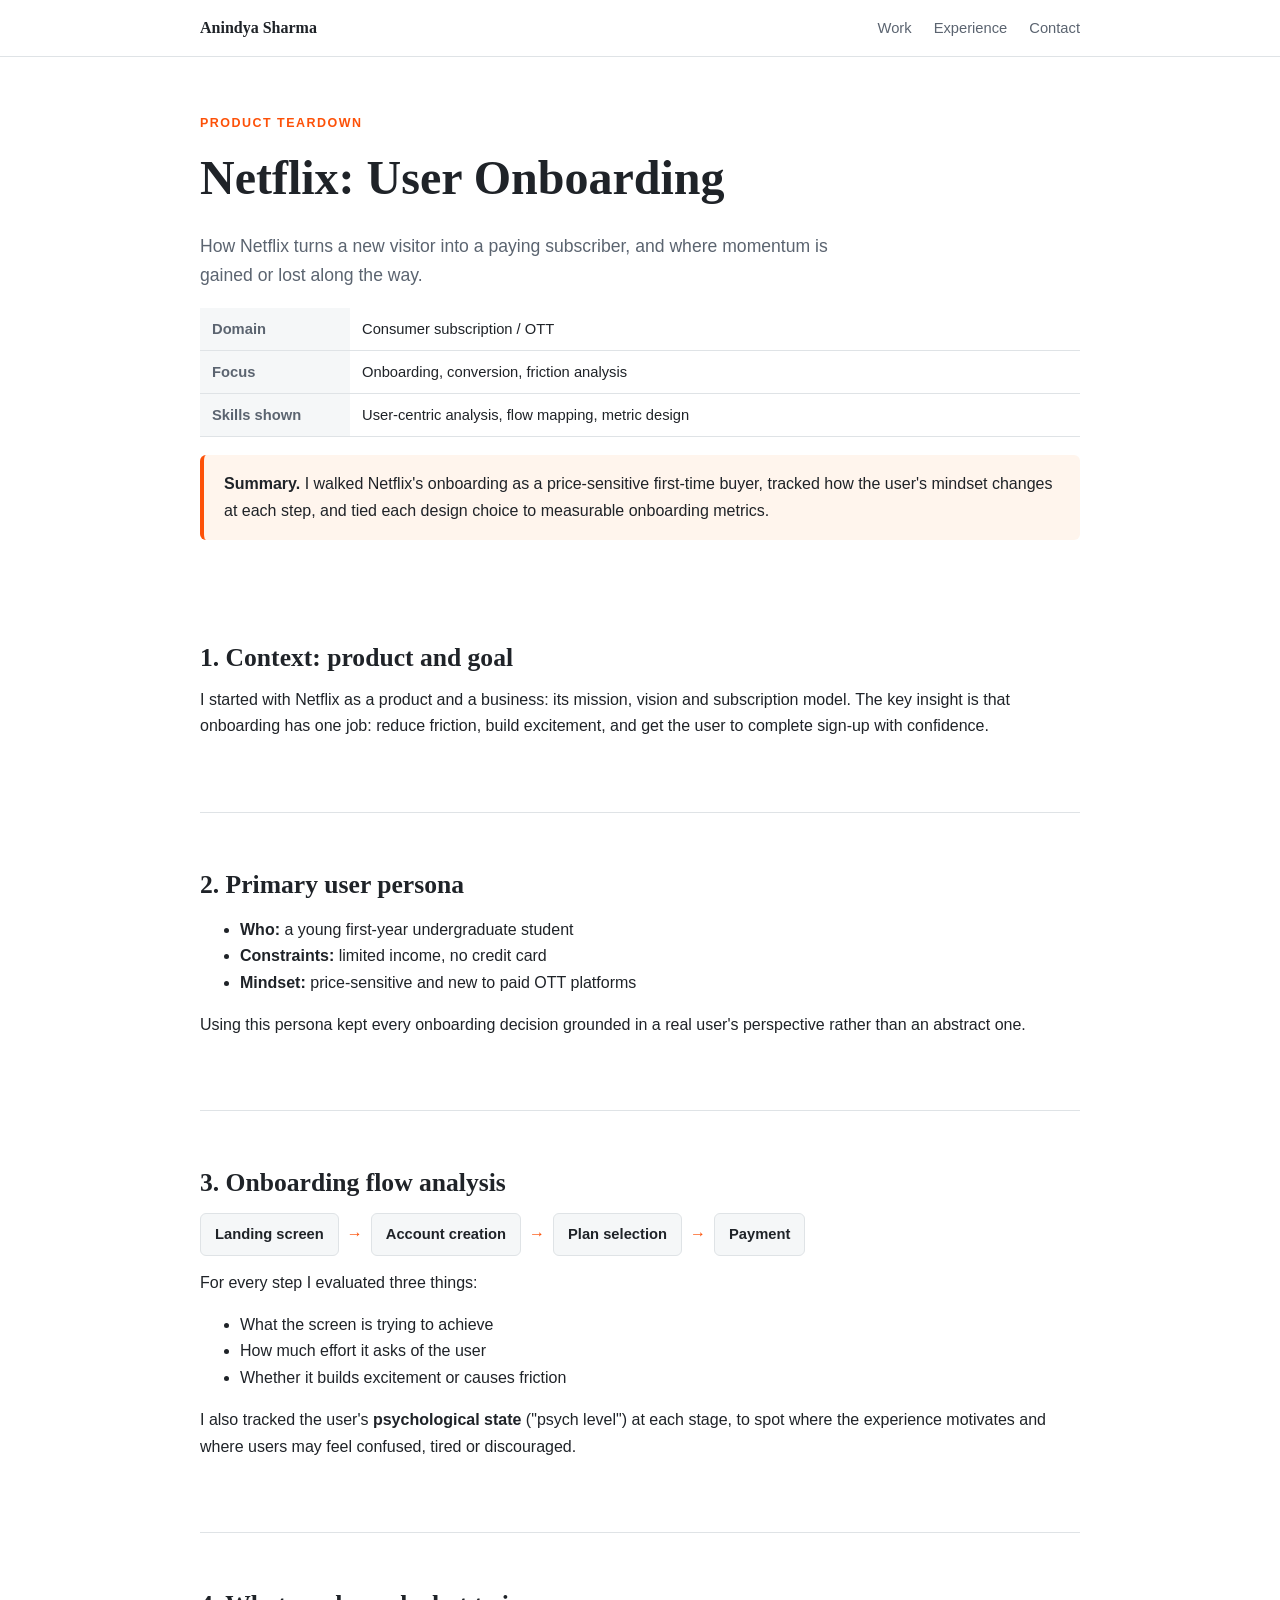
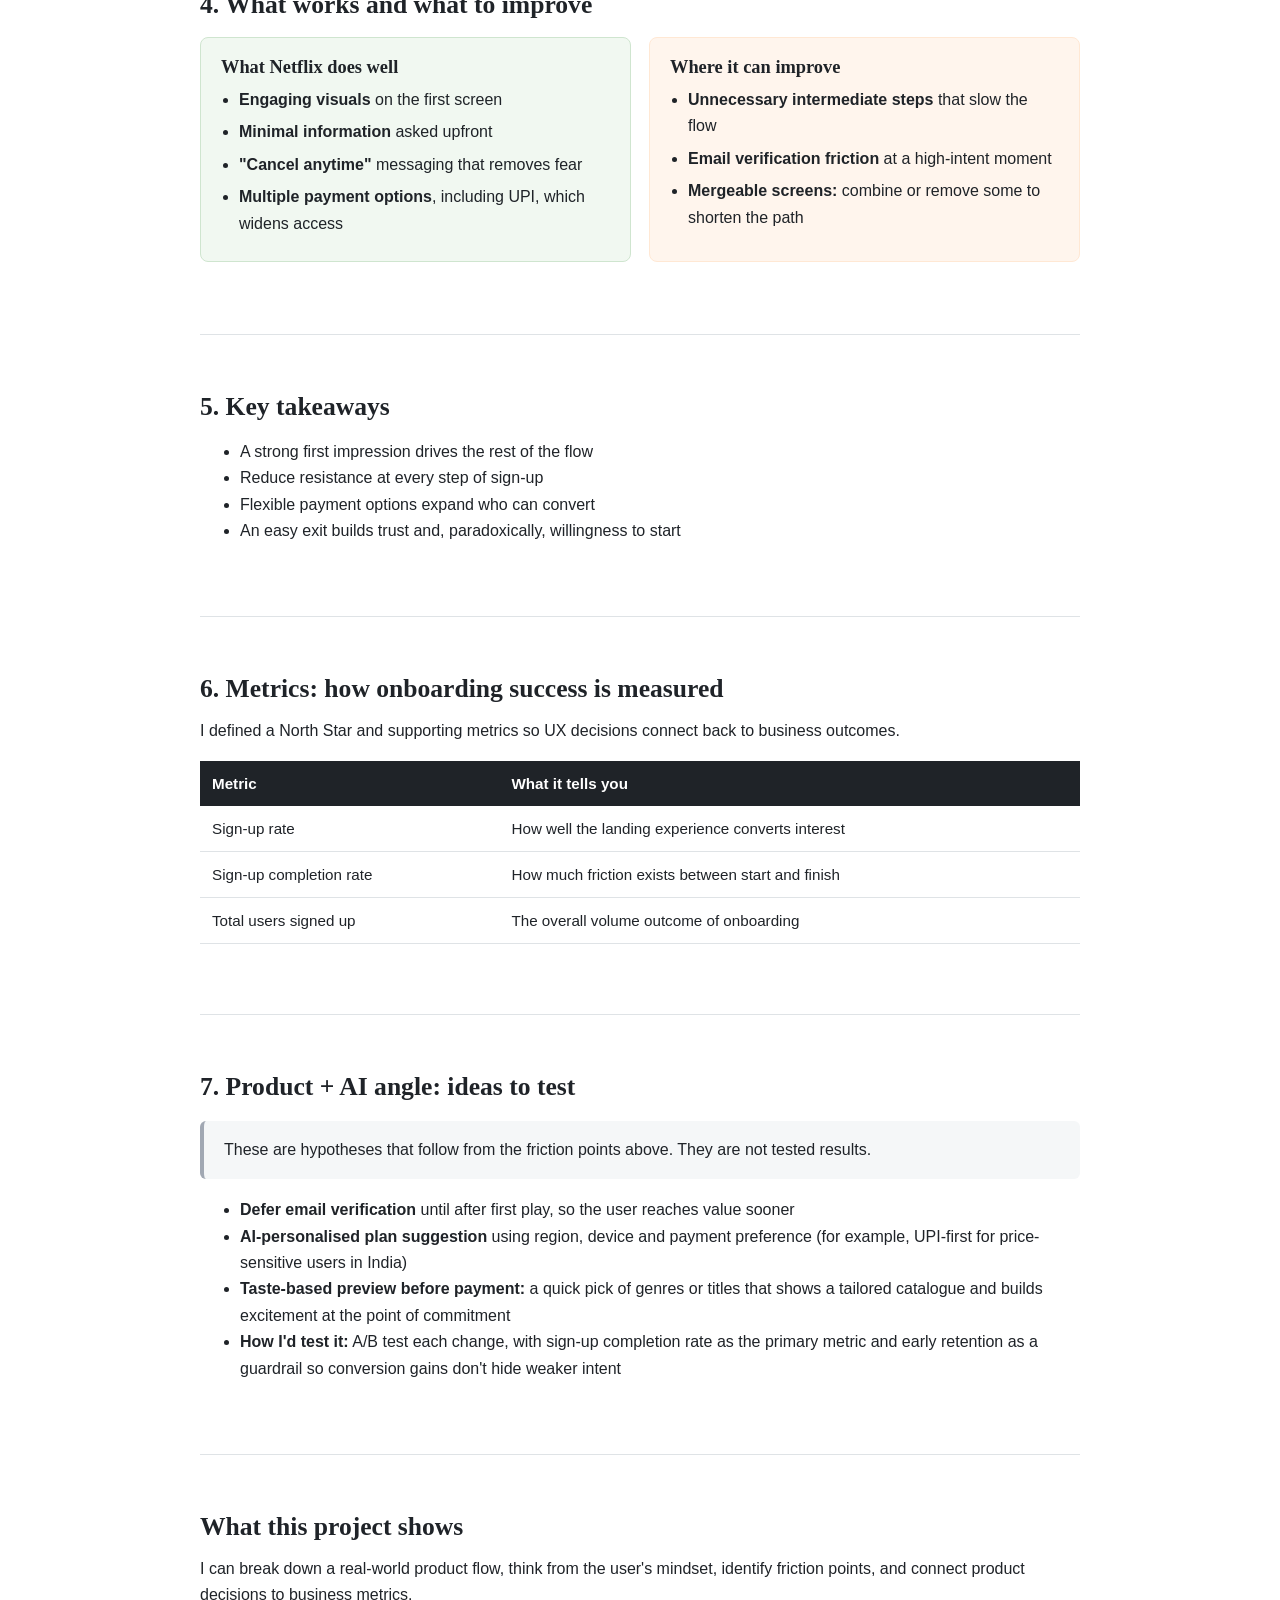
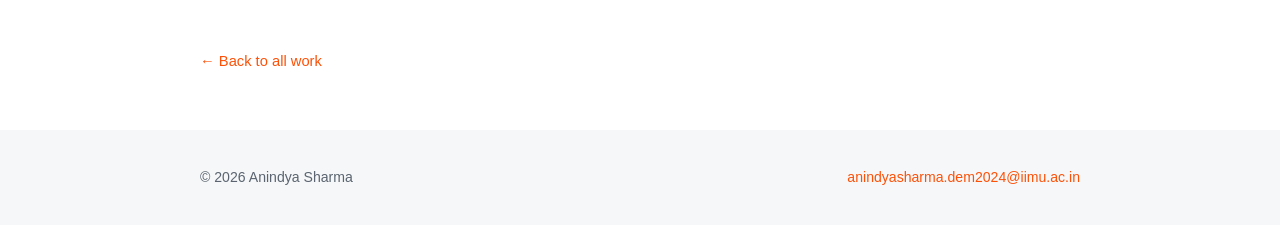
==== netflix-onboarding.html @ fd5a07c2 "Add Portfolio SIte" ====
<!DOCTYPE html>
<html lang="en">
<head>
<meta charset="utf-8">
<meta name="viewport" content="width=device-width, initial-scale=1">
<title>Netflix User Onboarding: Product Teardown | Anindya Sharma</title>
<meta name="description" content="A product teardown of Netflix's onboarding flow: persona, step-by-step analysis, friction points, metrics and AI-led ideas to test.">
<link rel="stylesheet" href="style.css">
</head>
<body>

<header class="nav">
  <div class="wrap">
    <a class="brand" href="index.html">Anindya Sharma</a>
    <ul>
      <li><a href="index.html#work">Work</a></li>
      <li><a href="index.html#experience">Experience</a></li>
      <li><a href="index.html#contact">Contact</a></li>
    </ul>
  </div>
</header>

<main>
  <div class="wrap">

    <div class="case-head">
      <div class="eyebrow">Product teardown</div>
      <h1>Netflix: User Onboarding</h1>
      <p style="color:var(--grey-1);font-size:1.1rem;max-width:680px">How Netflix turns a new visitor into a paying subscriber, and where momentum is gained or lost along the way.</p>

      <table class="meta">
        <tr><td>Domain</td><td>Consumer subscription / OTT</td></tr>
        <tr><td>Focus</td><td>Onboarding, conversion, friction analysis</td></tr>
        <tr><td>Skills shown</td><td>User-centric analysis, flow mapping, metric design</td></tr>
      </table>

      <div class="callout">
        <b>Summary.</b> I walked Netflix's onboarding as a price-sensitive first-time buyer, tracked how the user's mindset changes at each step, and tied each design choice to measurable onboarding metrics.
      </div>
    </div>

    <section>
      <h2>1. Context: product and goal</h2>
      <p>I started with Netflix as a product and a business: its mission, vision and subscription model. The key insight is that onboarding has one job: reduce friction, build excitement, and get the user to complete sign-up with confidence.</p>
    </section>

    <section>
      <h2>2. Primary user persona</h2>
      <ul>
        <li><b>Who:</b> a young first-year undergraduate student</li>
        <li><b>Constraints:</b> limited income, no credit card</li>
        <li><b>Mindset:</b> price-sensitive and new to paid OTT platforms</li>
      </ul>
      <p>Using this persona kept every onboarding decision grounded in a real user's perspective rather than an abstract one.</p>
    </section>

    <section>
      <h2>3. Onboarding flow analysis</h2>
      <div class="flow">
        <span class="step">Landing screen</span><span class="arrow">→</span>
        <span class="step">Account creation</span><span class="arrow">→</span>
        <span class="step">Plan selection</span><span class="arrow">→</span>
        <span class="step">Payment</span>
      </div>
      <p>For every step I evaluated three things:</p>
      <ul>
        <li>What the screen is trying to achieve</li>
        <li>How much effort it asks of the user</li>
        <li>Whether it builds excitement or causes friction</li>
      </ul>
      <p>I also tracked the user's <b>psychological state</b> ("psych level") at each stage, to spot where the experience motivates and where users may feel confused, tired or discouraged.</p>
    </section>

    <section>
      <h2>4. What works and what to improve</h2>
      <div class="two">
        <div class="box good">
          <h3>What Netflix does well</h3>
          <ul>
            <li><b>Engaging visuals</b> on the first screen</li>
            <li><b>Minimal information</b> asked upfront</li>
            <li><b>"Cancel anytime"</b> messaging that removes fear</li>
            <li><b>Multiple payment options</b>, including UPI, which widens access</li>
          </ul>
        </div>
        <div class="box fix">
          <h3>Where it can improve</h3>
          <ul>
            <li><b>Unnecessary intermediate steps</b> that slow the flow</li>
            <li><b>Email verification friction</b> at a high-intent moment</li>
            <li><b>Mergeable screens:</b> combine or remove some to shorten the path</li>
          </ul>
        </div>
      </div>
    </section>

    <section>
      <h2>5. Key takeaways</h2>
      <ul>
        <li>A strong first impression drives the rest of the flow</li>
        <li>Reduce resistance at every step of sign-up</li>
        <li>Flexible payment options expand who can convert</li>
        <li>An easy exit builds trust and, paradoxically, willingness to start</li>
      </ul>
    </section>

    <section>
      <h2>6. Metrics: how onboarding success is measured</h2>
      <p>I defined a North Star and supporting metrics so UX decisions connect back to business outcomes.</p>
      <table class="data">
        <tr><th>Metric</th><th>What it tells you</th></tr>
        <tr><td>Sign-up rate</td><td>How well the landing experience converts interest</td></tr>
        <tr><td>Sign-up completion rate</td><td>How much friction exists between start and finish</td></tr>
        <tr><td>Total users signed up</td><td>The overall volume outcome of onboarding</td></tr>
      </table>
    </section>

    <section>
      <h2>7. Product + AI angle: ideas to test</h2>
      <div class="callout grey">These are hypotheses that follow from the friction points above. They are not tested results.</div>
      <ul>
        <li><b>Defer email verification</b> until after first play, so the user reaches value sooner</li>
        <li><b>AI-personalised plan suggestion</b> using region, device and payment preference (for example, UPI-first for price-sensitive users in India)</li>
        <li><b>Taste-based preview before payment:</b> a quick pick of genres or titles that shows a tailored catalogue and builds excitement at the point of commitment</li>
        <li><b>How I'd test it:</b> A/B test each change, with sign-up completion rate as the primary metric and early retention as a guardrail so conversion gains don't hide weaker intent</li>
      </ul>
    </section>

    <section>
      <h2>What this project shows</h2>
      <p>I can break down a real-world product flow, think from the user's mindset, identify friction points, and connect product decisions to business metrics.</p>
      <a class="back" href="index.html#work">← Back to all work</a>
    </section>

  </div>
</main>

<footer>
  <div class="wrap">
    <span>© 2026 Anindya Sharma</span>
    <a href="mailto:anindyasharma.dem2024@iimu.ac.in">anindyasharma.dem2024@iimu.ac.in</a>
  </div>
</footer>

</body>
</html>
---- style.css ----
:root {
  --orange: #FD5108;
  --orange-2: #FE7C39;
  --orange-soft: #FFE8D4;
  --orange-faint: #FFF5ED;
  --ink: #1f2328;
  --grey-1: #5b6470;
  --grey-2: #A1A8B3;
  --grey-3: #DFE3E6;
  --grey-4: #F5F7F8;
  --bg: #ffffff;
}

* { box-sizing: border-box; }
html { scroll-behavior: smooth; }

body {
  margin: 0;
  font-family: Arial, Helvetica, sans-serif;
  color: var(--ink);
  background: var(--bg);
  line-height: 1.65;
  font-size: 16px;
}

h1, h2, h3 { font-family: Georgia, "Times New Roman", serif; line-height: 1.25; margin: 0 0 .5em; }
h1 { font-size: clamp(2rem, 5vw, 3rem); }
h2 { font-size: 1.6rem; }
h3 { font-size: 1.15rem; }
p { margin: 0 0 1em; }
a { color: var(--orange); text-decoration: none; }
a:hover { text-decoration: underline; }

.wrap { max-width: 920px; margin: 0 auto; padding: 0 20px; }

/* nav */
.nav { position: sticky; top: 0; background: rgba(255,255,255,.94); backdrop-filter: blur(6px); border-bottom: 1px solid var(--grey-3); z-index: 10; }
.nav .wrap { display: flex; justify-content: space-between; align-items: center; height: 56px; }
.nav .brand { font-family: Georgia, serif; font-weight: bold; color: var(--ink); }
.nav ul { list-style: none; display: flex; gap: 22px; margin: 0; padding: 0; font-size: .92rem; }
.nav a { color: var(--grey-1); }
.nav a:hover { color: var(--orange); text-decoration: none; }

/* hero */
.hero { padding: 72px 0 56px; border-bottom: 1px solid var(--grey-3); }
.eyebrow { text-transform: uppercase; letter-spacing: .12em; font-size: .78rem; color: var(--orange); font-weight: bold; margin-bottom: 14px; }
.hero p.lead { font-size: 1.15rem; color: var(--grey-1); max-width: 640px; }
.btns { display: flex; gap: 12px; flex-wrap: wrap; margin-top: 24px; }
.btn { display: inline-block; padding: 10px 20px; border-radius: 6px; font-weight: bold; font-size: .95rem; }
.btn.primary { background: var(--orange); color: #fff; }
.btn.primary:hover { background: var(--orange-2); text-decoration: none; }
.btn.ghost { border: 1px solid var(--grey-2); color: var(--ink); }
.btn.ghost:hover { border-color: var(--orange); color: var(--orange); text-decoration: none; }

section { padding: 56px 0; border-bottom: 1px solid var(--grey-3); }
section:last-of-type { border-bottom: none; }
.section-label { text-transform: uppercase; letter-spacing: .12em; font-size: .78rem; color: var(--grey-1); margin-bottom: 8px; }

/* stats */
.stats { display: grid; grid-template-columns: repeat(auto-fit, minmax(180px, 1fr)); gap: 14px; margin-top: 24px; }
.stat { background: var(--grey-4); border-radius: 8px; padding: 16px 18px; border-left: 3px solid var(--orange); }
.stat b { display: block; font-family: Georgia, serif; font-size: 1.15rem; }
.stat span { font-size: .85rem; color: var(--grey-1); }

/* cards */
.grid { display: grid; grid-template-columns: repeat(auto-fit, minmax(260px, 1fr)); gap: 18px; margin-top: 20px; }
.card { border: 1px solid var(--grey-3); border-radius: 10px; padding: 22px; background: #fff; transition: border-color .15s, transform .15s; display: block; color: var(--ink); }
a.card:hover { border-color: var(--orange); transform: translateY(-2px); text-decoration: none; }
.card .tag { display: inline-block; font-size: .72rem; background: var(--orange-faint); color: var(--orange); padding: 2px 8px; border-radius: 99px; margin-bottom: 10px; font-weight: bold; }
.card .tag.muted { background: var(--grey-4); color: var(--grey-1); }
.card p { color: var(--grey-1); font-size: .95rem; margin-bottom: 0; }
.card .more { margin-top: 12px; font-weight: bold; color: var(--orange); font-size: .9rem; }

/* timeline */
.role { display: flex; justify-content: space-between; gap: 16px; padding: 16px 0; border-top: 1px solid var(--grey-3); flex-wrap: wrap; }
.role:first-of-type { border-top: none; }
.role .when { color: var(--grey-1); font-size: .9rem; white-space: nowrap; }
.role p { color: var(--grey-1); margin: 4px 0 0; font-size: .95rem; }

/* case study */
.case-head { padding: 56px 0 28px; }
.meta { width: 100%; border-collapse: collapse; margin: 18px 0 0; font-size: .92rem; }
.meta td { padding: 9px 12px; border-bottom: 1px solid var(--grey-3); vertical-align: top; }
.meta td:first-child { width: 150px; color: var(--grey-1); font-weight: bold; background: var(--grey-4); }
.callout { background: var(--orange-faint); border-left: 4px solid var(--orange); padding: 16px 20px; border-radius: 6px; margin: 18px 0; }
.callout.grey { background: var(--grey-4); border-left-color: var(--grey-2); }
.flow { display: flex; flex-wrap: wrap; gap: 8px; align-items: center; margin: 14px 0; }
.flow span.step { background: var(--grey-4); border: 1px solid var(--grey-3); padding: 8px 14px; border-radius: 6px; font-weight: bold; font-size: .92rem; }
.flow span.arrow { color: var(--orange); font-weight: bold; }
.two { display: grid; grid-template-columns: 1fr 1fr; gap: 18px; margin: 16px 0; }
.box { border-radius: 8px; padding: 18px 20px; }
.box.good { background: #f1f8f1; border: 1px solid #cfe5cf; }
.box.fix { background: var(--orange-faint); border: 1px solid var(--orange-soft); }
.box h3 { margin-bottom: 8px; }
.box ul { margin: 0; padding-left: 18px; }
.box li { margin-bottom: 6px; }
table.data { width: 100%; border-collapse: collapse; margin: 14px 0; font-size: .95rem; }
table.data th { text-align: left; background: var(--ink); color: #fff; padding: 10px 12px; }
table.data td { padding: 10px 12px; border-bottom: 1px solid var(--grey-3); }
.back { display: inline-block; margin-top: 24px; font-size: .92rem; }

footer { padding: 36px 0; background: var(--grey-4); color: var(--grey-1); font-size: .88rem; }
footer .wrap { display: flex; justify-content: space-between; flex-wrap: wrap; gap: 8px; }

@media (max-width: 640px) {
  .two { grid-template-columns: 1fr; }
  .nav ul { gap: 14px; font-size: .85rem; }
  .hero { padding: 48px 0 40px; }
}
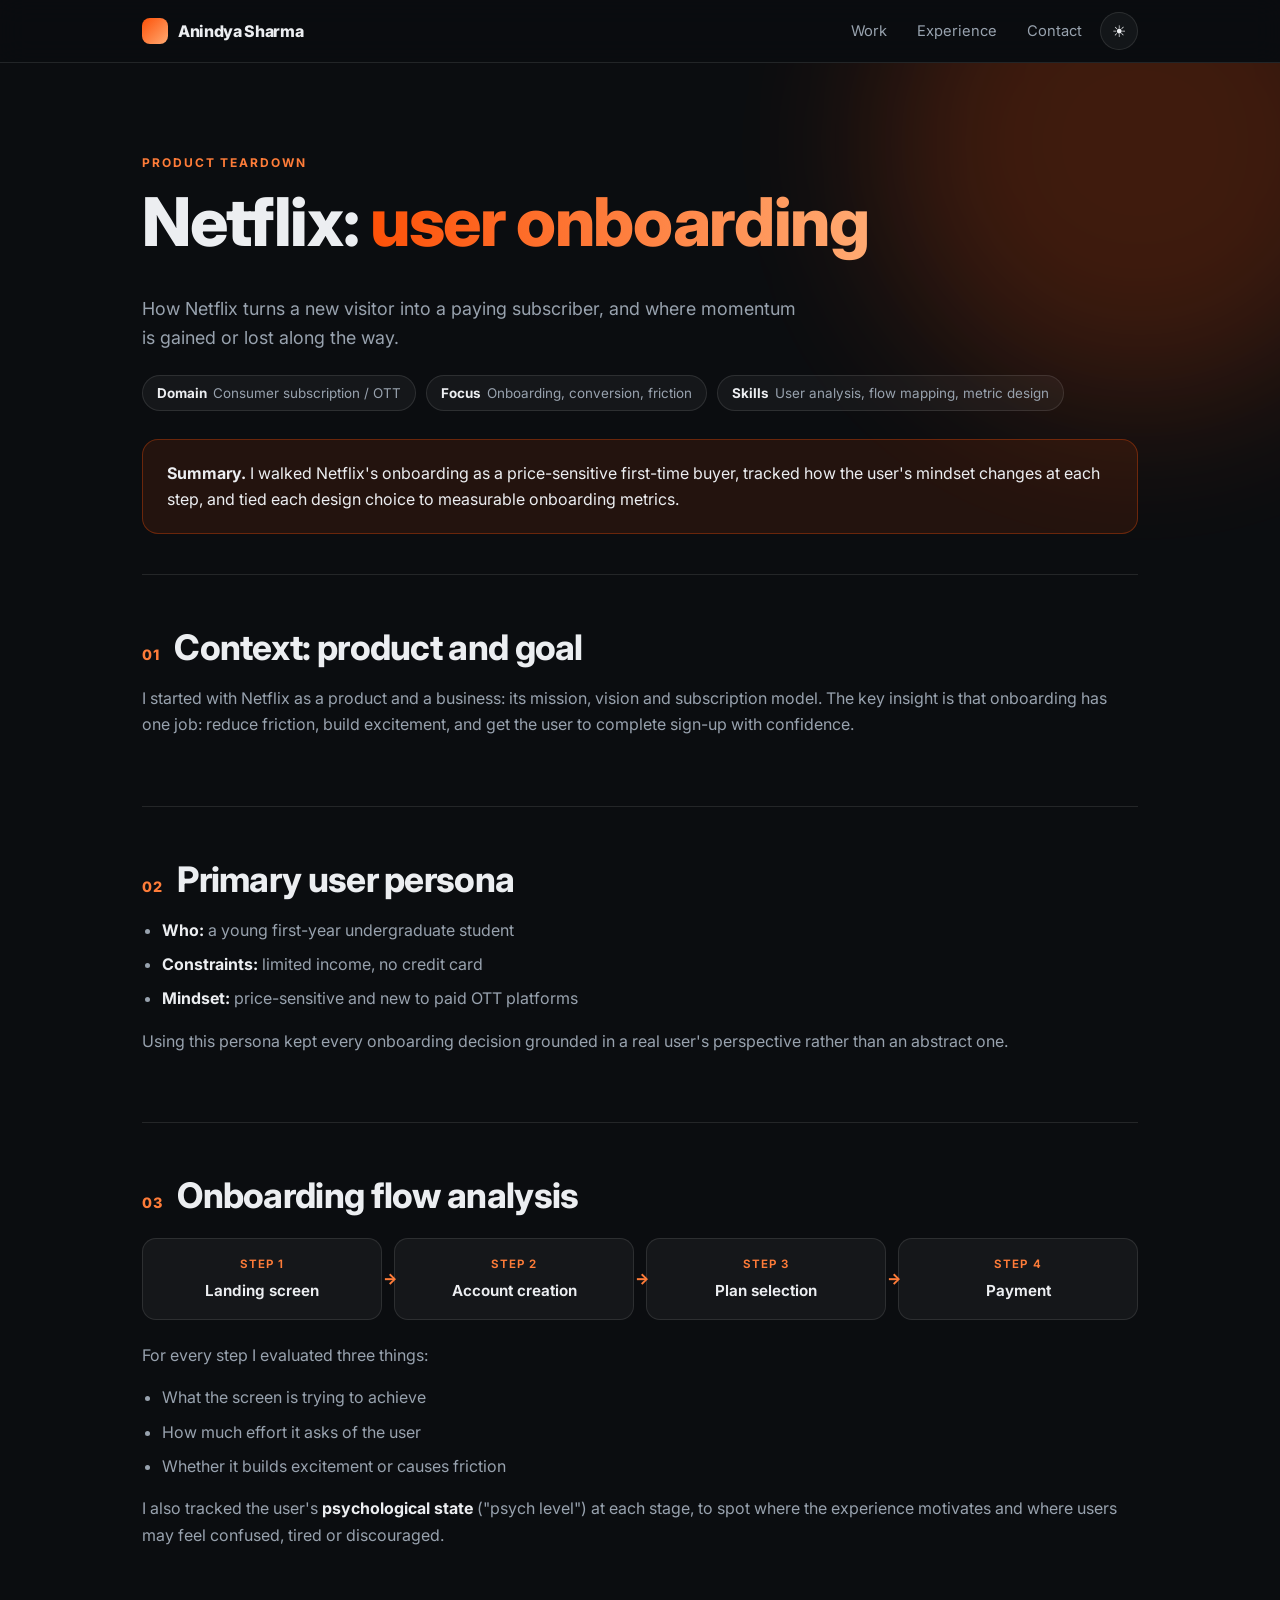
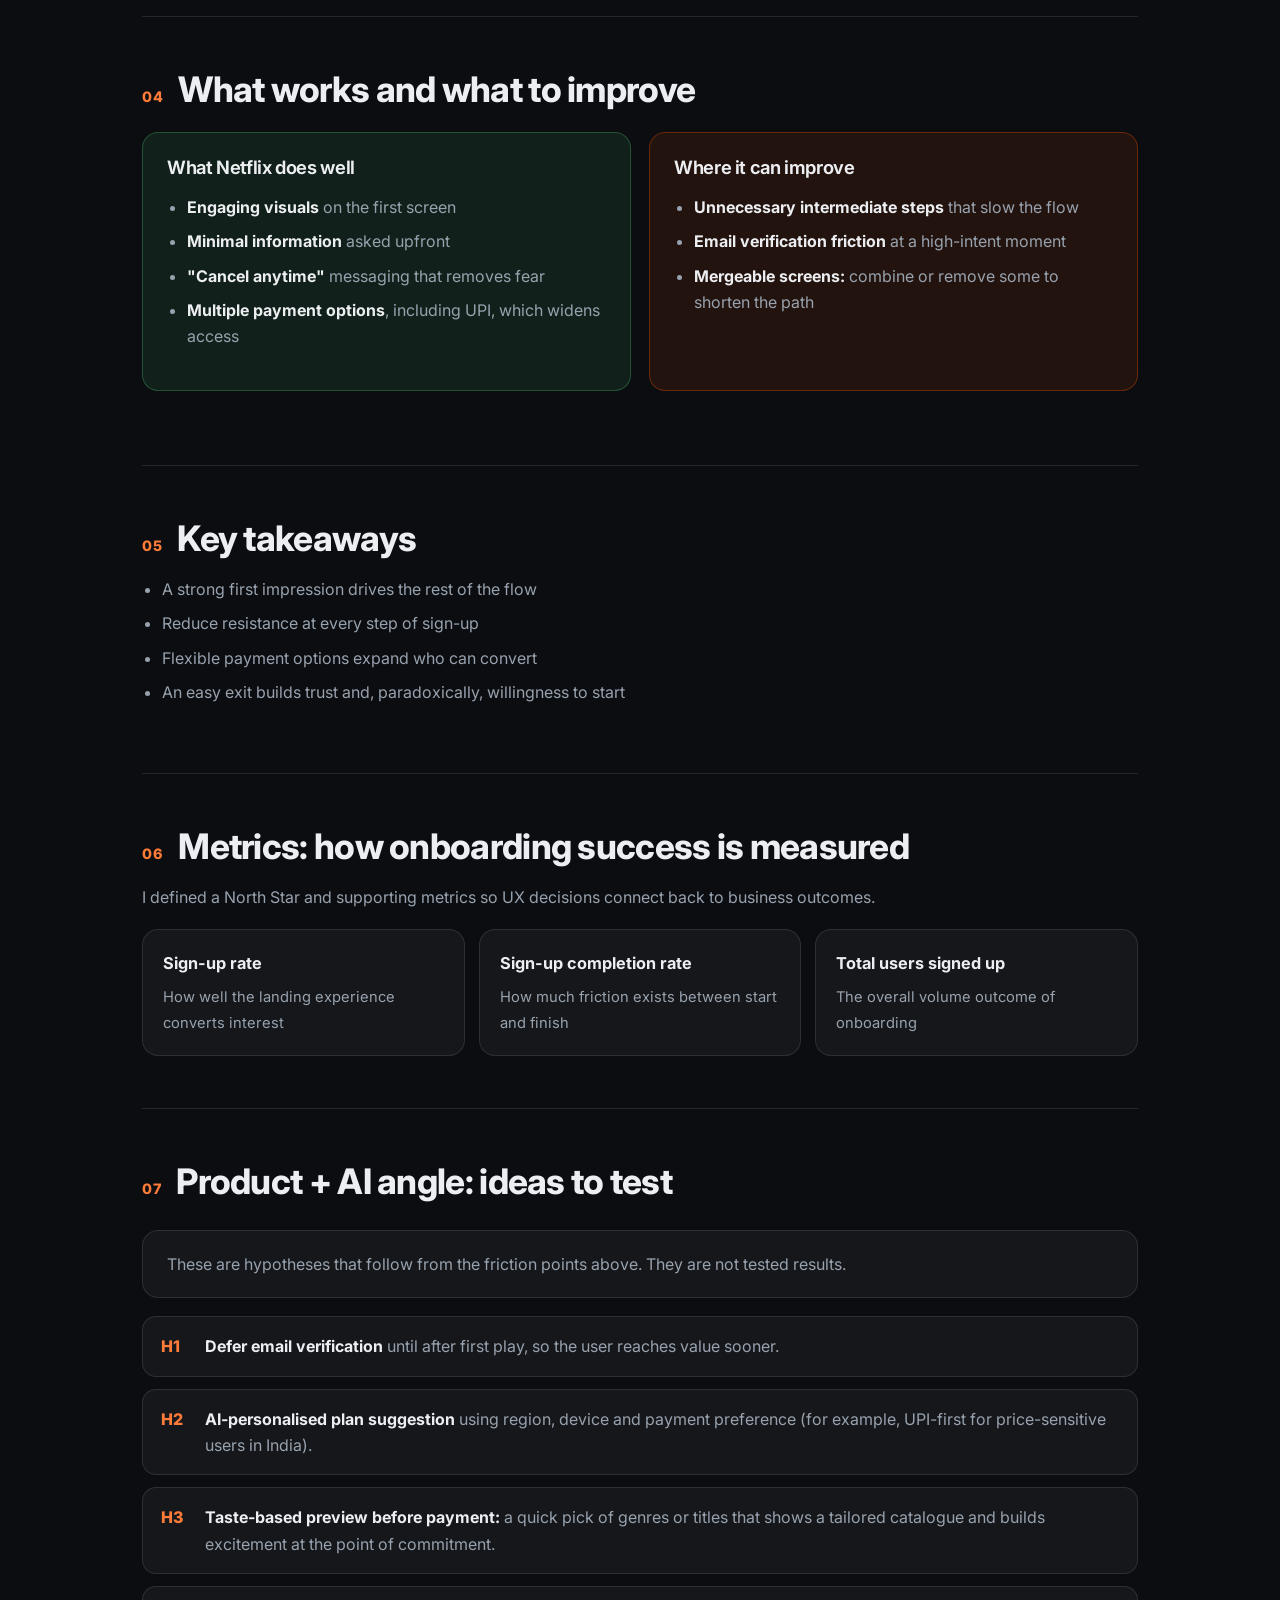
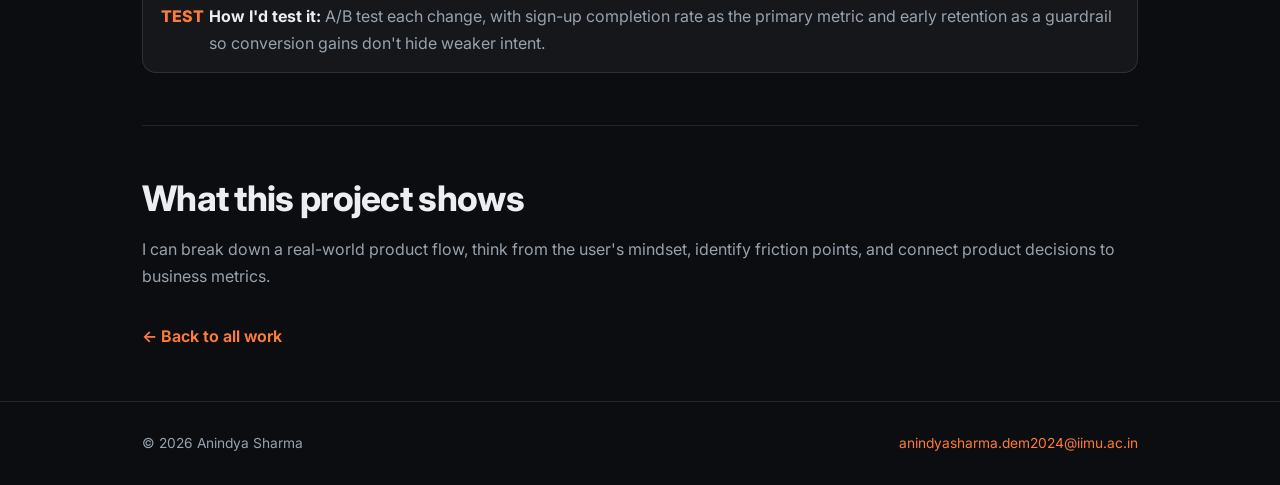
==== commit b1059838: "Added all case studies" ====
--- a/netflix-onboarding.html
+++ b/netflix-onboarding.html
@@ -3,144 +3,155 @@
 <head>
 <meta charset="utf-8">
 <meta name="viewport" content="width=device-width, initial-scale=1">
-<title>Netflix User Onboarding: Product Teardown | Anindya Sharma</title>
-<meta name="description" content="A product teardown of Netflix's onboarding flow: persona, step-by-step analysis, friction points, metrics and AI-led ideas to test.">
+<title>Netflix: user onboarding | Anindya Sharma</title>
+<meta name="description" content="How Netflix turns a new visitor into a paying subscriber, and where momentum is gained or lost along the way.">
+<meta name="theme-color" content="#0b0d10">
+<link rel="preconnect" href="https://fonts.googleapis.com">
+<link rel="preconnect" href="https://fonts.gstatic.com" crossorigin>
+<link href="https://fonts.googleapis.com/css2?family=Inter:wght@400;500;600;700;800&display=swap" rel="stylesheet">
 <link rel="stylesheet" href="style.css">
+<script>
+(function () {
+  var d = document, r = d.documentElement;
+  r.classList.add('js');
+
+  try {
+    var saved = localStorage.getItem('theme');
+    if (saved) r.setAttribute('data-theme', saved);
+  } catch (e) {}
+
+  d.addEventListener('DOMContentLoaded', function () {
+    /* theme toggle */
+    var btn = d.getElementById('theme');
+    function paint() {
+      if (btn) btn.textContent = r.getAttribute('data-theme') === 'light' ? '\u263E' : '\u2600';
+    }
+    if (btn) {
+      paint();
+      btn.addEventListener('click', function () {
+        var next = r.getAttribute('data-theme') === 'light' ? 'dark' : 'light';
+        r.setAttribute('data-theme', next);
+        try { localStorage.setItem('theme', next); } catch (e) {}
+        paint();
+      });
+    }
+
+    /* scroll reveal */
+    var items = d.querySelectorAll('.reveal');
+    if ('IntersectionObserver' in window) {
+      var io = new IntersectionObserver(function (entries) {
+        entries.forEach(function (e) {
+          if (e.isIntersecting) { e.target.classList.add('in'); io.unobserve(e.target); }
+        });
+      }, { threshold: 0.12 });
+      items.forEach(function (el) { io.observe(el); });
+    } else {
+      items.forEach(function (el) { el.classList.add('in'); });
+    }
+
+    /* reading progress bar */
+    var bar = d.querySelector('.progress');
+    if (bar) {
+      var update = function () {
+        var h = r.scrollHeight - r.clientHeight;
+        bar.style.width = (h > 0 ? (r.scrollTop / h) * 100 : 0) + '%';
+      };
+      window.addEventListener('scroll', update, { passive: true });
+      update();
+    }
+
+    /* rotating word in hero */
+    var rot = d.getElementById('rot');
+    if (rot && !window.matchMedia('(prefers-reduced-motion: reduce)').matches) {
+      var words = ['product', 'analytics', 'AI'], i = 0;
+      setInterval(function () {
+        rot.style.opacity = 0;
+        setTimeout(function () {
+          i = (i + 1) % words.length;
+          rot.textContent = words[i];
+          rot.style.opacity = 1;
+        }, 250);
+      }, 2200);
+    }
+  });
+})();
+
+</script>
 </head>
 <body>
-
+<div class="progress"></div>
 <header class="nav">
   <div class="wrap">
-    <a class="brand" href="index.html">Anindya Sharma</a>
+    <a class="brand" href="index.html"><i></i>Anindya Sharma</a>
     <ul>
       <li><a href="index.html#work">Work</a></li>
       <li><a href="index.html#experience">Experience</a></li>
       <li><a href="index.html#contact">Contact</a></li>
+      <li><button class="toggle" id="theme" aria-label="Toggle light and dark theme">&#9728;</button></li>
     </ul>
   </div>
 </header>
 
-<main>
+<main class="case">
+  <div class="case-hero">
+    <div class="blob b1"></div>
+    <div class="wrap">
+      <div class="label">Product teardown</div>
+      <h1>Netflix: <span class="grad">user onboarding</span></h1>
+      <p class="lead" style="font-size:1.12rem;max-width:660px">How Netflix turns a new visitor into a paying subscriber, and where momentum is gained or lost along the way.</p>
+      <div class="chips"><span class="chip"><b>Domain</b>Consumer subscription / OTT</span><span class="chip"><b>Focus</b>Onboarding, conversion, friction</span><span class="chip"><b>Skills</b>User analysis, flow mapping, metric design</span></div>
+      <div class="callout"><b>Summary.</b> I walked Netflix's onboarding as a price-sensitive first-time buyer, tracked how the user's mindset changes at each step, and tied each design choice to measurable onboarding metrics.</div>
+    </div>
+  </div>
   <div class="wrap">
 
-    <div class="case-head">
-      <div class="eyebrow">Product teardown</div>
-      <h1>Netflix: User Onboarding</h1>
-      <p style="color:var(--grey-1);font-size:1.1rem;max-width:680px">How Netflix turns a new visitor into a paying subscriber, and where momentum is gained or lost along the way.</p>
-
-      <table class="meta">
-        <tr><td>Domain</td><td>Consumer subscription / OTT</td></tr>
-        <tr><td>Focus</td><td>Onboarding, conversion, friction analysis</td></tr>
-        <tr><td>Skills shown</td><td>User-centric analysis, flow mapping, metric design</td></tr>
-      </table>
-
-      <div class="callout">
-        <b>Summary.</b> I walked Netflix's onboarding as a price-sensitive first-time buyer, tracked how the user's mindset changes at each step, and tied each design choice to measurable onboarding metrics.
-      </div>
-    </div>
-
-    <section>
-      <h2>1. Context: product and goal</h2>
+    <section class="reveal">
+      <h2><em>01</em>Context: product and goal</h2>
       <p>I started with Netflix as a product and a business: its mission, vision and subscription model. The key insight is that onboarding has one job: reduce friction, build excitement, and get the user to complete sign-up with confidence.</p>
     </section>
 
-    <section>
-      <h2>2. Primary user persona</h2>
-      <ul>
-        <li><b>Who:</b> a young first-year undergraduate student</li>
-        <li><b>Constraints:</b> limited income, no credit card</li>
-        <li><b>Mindset:</b> price-sensitive and new to paid OTT platforms</li>
-      </ul>
-      <p>Using this persona kept every onboarding decision grounded in a real user's perspective rather than an abstract one.</p>
+    <section class="reveal">
+      <h2><em>02</em>Primary user persona</h2>
+      <ul><li><b>Who:</b> a young first-year undergraduate student</li><li><b>Constraints:</b> limited income, no credit card</li><li><b>Mindset:</b> price-sensitive and new to paid OTT platforms</li></ul><p>Using this persona kept every onboarding decision grounded in a real user's perspective rather than an abstract one.</p>
     </section>
 
-    <section>
-      <h2>3. Onboarding flow analysis</h2>
-      <div class="flow">
-        <span class="step">Landing screen</span><span class="arrow">→</span>
-        <span class="step">Account creation</span><span class="arrow">→</span>
-        <span class="step">Plan selection</span><span class="arrow">→</span>
-        <span class="step">Payment</span>
-      </div>
-      <p>For every step I evaluated three things:</p>
-      <ul>
-        <li>What the screen is trying to achieve</li>
-        <li>How much effort it asks of the user</li>
-        <li>Whether it builds excitement or causes friction</li>
-      </ul>
-      <p>I also tracked the user's <b>psychological state</b> ("psych level") at each stage, to spot where the experience motivates and where users may feel confused, tired or discouraged.</p>
+    <section class="reveal">
+      <h2><em>03</em>Onboarding flow analysis</h2>
+      <div class="flow"><div class="step"><small>STEP 1</small>Landing screen</div><div class="step"><small>STEP 2</small>Account creation</div><div class="step"><small>STEP 3</small>Plan selection</div><div class="step"><small>STEP 4</small>Payment</div></div><p>For every step I evaluated three things:</p><ul><li>What the screen is trying to achieve</li><li>How much effort it asks of the user</li><li>Whether it builds excitement or causes friction</li></ul><p>I also tracked the user's <b>psychological state</b> ("psych level") at each stage, to spot where the experience motivates and where users may feel confused, tired or discouraged.</p>
     </section>
 
-    <section>
-      <h2>4. What works and what to improve</h2>
-      <div class="two">
-        <div class="box good">
-          <h3>What Netflix does well</h3>
-          <ul>
-            <li><b>Engaging visuals</b> on the first screen</li>
-            <li><b>Minimal information</b> asked upfront</li>
-            <li><b>"Cancel anytime"</b> messaging that removes fear</li>
-            <li><b>Multiple payment options</b>, including UPI, which widens access</li>
-          </ul>
-        </div>
-        <div class="box fix">
-          <h3>Where it can improve</h3>
-          <ul>
-            <li><b>Unnecessary intermediate steps</b> that slow the flow</li>
-            <li><b>Email verification friction</b> at a high-intent moment</li>
-            <li><b>Mergeable screens:</b> combine or remove some to shorten the path</li>
-          </ul>
-        </div>
-      </div>
+    <section class="reveal">
+      <h2><em>04</em>What works and what to improve</h2>
+      <div class="two"><div class="box good"><h3>What Netflix does well</h3><ul><li><b>Engaging visuals</b> on the first screen</li><li><b>Minimal information</b> asked upfront</li><li><b>"Cancel anytime"</b> messaging that removes fear</li><li><b>Multiple payment options</b>, including UPI, which widens access</li></ul></div><div class="box fix"><h3>Where it can improve</h3><ul><li><b>Unnecessary intermediate steps</b> that slow the flow</li><li><b>Email verification friction</b> at a high-intent moment</li><li><b>Mergeable screens:</b> combine or remove some to shorten the path</li></ul></div></div>
     </section>
 
-    <section>
-      <h2>5. Key takeaways</h2>
-      <ul>
-        <li>A strong first impression drives the rest of the flow</li>
-        <li>Reduce resistance at every step of sign-up</li>
-        <li>Flexible payment options expand who can convert</li>
-        <li>An easy exit builds trust and, paradoxically, willingness to start</li>
-      </ul>
+    <section class="reveal">
+      <h2><em>05</em>Key takeaways</h2>
+      <ul><li>A strong first impression drives the rest of the flow</li><li>Reduce resistance at every step of sign-up</li><li>Flexible payment options expand who can convert</li><li>An easy exit builds trust and, paradoxically, willingness to start</li></ul>
     </section>
 
-    <section>
-      <h2>6. Metrics: how onboarding success is measured</h2>
-      <p>I defined a North Star and supporting metrics so UX decisions connect back to business outcomes.</p>
-      <table class="data">
-        <tr><th>Metric</th><th>What it tells you</th></tr>
-        <tr><td>Sign-up rate</td><td>How well the landing experience converts interest</td></tr>
-        <tr><td>Sign-up completion rate</td><td>How much friction exists between start and finish</td></tr>
-        <tr><td>Total users signed up</td><td>The overall volume outcome of onboarding</td></tr>
-      </table>
+    <section class="reveal">
+      <h2><em>06</em>Metrics: how onboarding success is measured</h2>
+      <p>I defined a North Star and supporting metrics so UX decisions connect back to business outcomes.</p><div class="metrics"><div class="metric"><b>Sign-up rate</b><span>How well the landing experience converts interest</span></div><div class="metric"><b>Sign-up completion rate</b><span>How much friction exists between start and finish</span></div><div class="metric"><b>Total users signed up</b><span>The overall volume outcome of onboarding</span></div></div>
     </section>
 
-    <section>
-      <h2>7. Product + AI angle: ideas to test</h2>
-      <div class="callout grey">These are hypotheses that follow from the friction points above. They are not tested results.</div>
-      <ul>
-        <li><b>Defer email verification</b> until after first play, so the user reaches value sooner</li>
-        <li><b>AI-personalised plan suggestion</b> using region, device and payment preference (for example, UPI-first for price-sensitive users in India)</li>
-        <li><b>Taste-based preview before payment:</b> a quick pick of genres or titles that shows a tailored catalogue and builds excitement at the point of commitment</li>
-        <li><b>How I'd test it:</b> A/B test each change, with sign-up completion rate as the primary metric and early retention as a guardrail so conversion gains don't hide weaker intent</li>
-      </ul>
+    <section class="reveal">
+      <h2><em>07</em>Product + AI angle: ideas to test</h2>
+      <div class="callout grey">These are hypotheses that follow from the friction points above. They are not tested results.</div><div class="hyp"><div class="h"><i>H1</i><p><b>Defer email verification</b> until after first play, so the user reaches value sooner.</p></div><div class="h"><i>H2</i><p><b>AI-personalised plan suggestion</b> using region, device and payment preference (for example, UPI-first for price-sensitive users in India).</p></div><div class="h"><i>H3</i><p><b>Taste-based preview before payment:</b> a quick pick of genres or titles that shows a tailored catalogue and builds excitement at the point of commitment.</p></div><div class="h"><i>TEST</i><p><b>How I'd test it:</b> A/B test each change, with sign-up completion rate as the primary metric and early retention as a guardrail so conversion gains don't hide weaker intent.</p></div></div>
     </section>
 
-    <section>
+    <section class="reveal">
       <h2>What this project shows</h2>
       <p>I can break down a real-world product flow, think from the user's mindset, identify friction points, and connect product decisions to business metrics.</p>
-      <a class="back" href="index.html#work">← Back to all work</a>
+      <a class="back" href="index.html#work">&larr; Back to all work</a>
     </section>
-
   </div>
 </main>
-
 <footer>
   <div class="wrap">
-    <span>© 2026 Anindya Sharma</span>
+    <span>&copy; 2026 Anindya Sharma</span>
     <a href="mailto:anindyasharma.dem2024@iimu.ac.in">anindyasharma.dem2024@iimu.ac.in</a>
   </div>
 </footer>
-
 </body>
 </html>
--- a/style.css
+++ b/style.css
@@ -1,109 +1,189 @@
 :root {
-  --orange: #FD5108;
-  --orange-2: #FE7C39;
-  --orange-soft: #FFE8D4;
-  --orange-faint: #FFF5ED;
-  --ink: #1f2328;
-  --grey-1: #5b6470;
-  --grey-2: #A1A8B3;
-  --grey-3: #DFE3E6;
-  --grey-4: #F5F7F8;
+  --bg: #0b0d10;
+  --bg2: #10141a;
+  --card: rgba(255,255,255,.045);
+  --card-hover: rgba(255,255,255,.075);
+  --line: rgba(255,255,255,.10);
+  --text: #eceef1;
+  --muted: #98a2ae;
+  --o1: #FD5108;
+  --o2: #FE7C39;
+  --o3: #FFAA72;
+  --glow: rgba(253,81,8,.24);
+  --nav-bg: rgba(11,13,16,.72);
+  --good: rgba(80,200,120,.10);
+  --good-line: rgba(80,200,120,.30);
+  --fix: rgba(253,81,8,.10);
+  --fix-line: rgba(253,81,8,.32);
+  --radius: 16px;
+}
+:root[data-theme="light"] {
   --bg: #ffffff;
+  --bg2: #f5f7f8;
+  --card: #ffffff;
+  --card-hover: #fff5ed;
+  --line: #dfe3e6;
+  --text: #1c2026;
+  --muted: #5b6470;
+  --glow: rgba(253,81,8,.14);
+  --nav-bg: rgba(255,255,255,.80);
+  --good: #f1f8f1;
+  --good-line: #cfe5cf;
+  --fix: #fff5ed;
+  --fix-line: #ffe0cb;
 }
 
 * { box-sizing: border-box; }
 html { scroll-behavior: smooth; }
-
 body {
   margin: 0;
-  font-family: Arial, Helvetica, sans-serif;
-  color: var(--ink);
+  font-family: Inter, system-ui, -apple-system, "Segoe UI", Roboto, Arial, sans-serif;
   background: var(--bg);
+  color: var(--text);
   line-height: 1.65;
   font-size: 16px;
+  -webkit-font-smoothing: antialiased;
+  overflow-x: hidden;
 }
+h1, h2, h3 { line-height: 1.15; margin: 0 0 .5em; letter-spacing: -.02em; }
+h1 { font-size: clamp(2.3rem, 6.2vw, 4.2rem); font-weight: 800; }
+h2 { font-size: clamp(1.6rem, 3.4vw, 2.2rem); font-weight: 750; }
+h3 { font-size: 1.15rem; font-weight: 650; }
+p { margin: 0 0 1em; color: var(--muted); }
+a { color: var(--o2); text-decoration: none; }
+a:hover { text-decoration: underline; }
+b, strong { color: var(--text); }
+.wrap { max-width: 1040px; margin: 0 auto; padding: 0 22px; position: relative; z-index: 1; }
+.grad { background: linear-gradient(90deg, var(--o1), var(--o3)); -webkit-background-clip: text; background-clip: text; color: transparent; }
 
-h1, h2, h3 { font-family: Georgia, "Times New Roman", serif; line-height: 1.25; margin: 0 0 .5em; }
-h1 { font-size: clamp(2rem, 5vw, 3rem); }
-h2 { font-size: 1.6rem; }
-h3 { font-size: 1.15rem; }
-p { margin: 0 0 1em; }
-a { color: var(--orange); text-decoration: none; }
-a:hover { text-decoration: underline; }
-
-.wrap { max-width: 920px; margin: 0 auto; padding: 0 20px; }
-
-/* nav */
-.nav { position: sticky; top: 0; background: rgba(255,255,255,.94); backdrop-filter: blur(6px); border-bottom: 1px solid var(--grey-3); z-index: 10; }
-.nav .wrap { display: flex; justify-content: space-between; align-items: center; height: 56px; }
-.nav .brand { font-family: Georgia, serif; font-weight: bold; color: var(--ink); }
-.nav ul { list-style: none; display: flex; gap: 22px; margin: 0; padding: 0; font-size: .92rem; }
-.nav a { color: var(--grey-1); }
-.nav a:hover { color: var(--orange); text-decoration: none; }
+/* progress + nav */
+.progress { position: fixed; top: 0; left: 0; height: 3px; width: 0; background: linear-gradient(90deg, var(--o1), var(--o3)); z-index: 50; }
+.nav { position: sticky; top: 0; z-index: 40; background: var(--nav-bg); backdrop-filter: blur(14px); -webkit-backdrop-filter: blur(14px); border-bottom: 1px solid var(--line); }
+.nav .wrap { display: flex; align-items: center; justify-content: space-between; height: 62px; }
+.brand { font-weight: 800; color: var(--text); letter-spacing: -.02em; display: flex; align-items: center; gap: 10px; }
+.brand i { width: 26px; height: 26px; border-radius: 8px; background: linear-gradient(135deg, var(--o1), var(--o3)); display: inline-block; }
+.nav ul { list-style: none; display: flex; gap: 6px; margin: 0; padding: 0; align-items: center; }
+.nav ul a { color: var(--muted); font-size: .92rem; padding: 8px 12px; border-radius: 99px; display: block; }
+.nav ul a:hover { color: var(--text); background: var(--card); text-decoration: none; }
+.toggle { border: 1px solid var(--line); background: var(--card); color: var(--text); width: 38px; height: 38px; border-radius: 99px; cursor: pointer; font-size: 1rem; }
+.toggle:hover { border-color: var(--o2); }
 
 /* hero */
-.hero { padding: 72px 0 56px; border-bottom: 1px solid var(--grey-3); }
-.eyebrow { text-transform: uppercase; letter-spacing: .12em; font-size: .78rem; color: var(--orange); font-weight: bold; margin-bottom: 14px; }
-.hero p.lead { font-size: 1.15rem; color: var(--grey-1); max-width: 640px; }
-.btns { display: flex; gap: 12px; flex-wrap: wrap; margin-top: 24px; }
-.btn { display: inline-block; padding: 10px 20px; border-radius: 6px; font-weight: bold; font-size: .95rem; }
-.btn.primary { background: var(--orange); color: #fff; }
-.btn.primary:hover { background: var(--orange-2); text-decoration: none; }
-.btn.ghost { border: 1px solid var(--grey-2); color: var(--ink); }
-.btn.ghost:hover { border-color: var(--orange); color: var(--orange); text-decoration: none; }
+.hero { position: relative; padding: 110px 0 90px; overflow: hidden; }
+.blob { position: absolute; border-radius: 50%; filter: blur(80px); opacity: .9; pointer-events: none; animation: float 14s ease-in-out infinite; }
+.blob.b1 { width: 520px; height: 520px; background: var(--glow); top: -180px; right: -120px; }
+.blob.b2 { width: 380px; height: 380px; background: rgba(255,170,114,.12); bottom: -160px; left: -100px; animation-delay: -6s; }
+@keyframes float { 0%,100% { transform: translate(0,0) scale(1); } 50% { transform: translate(-30px, 24px) scale(1.06); } }
+.pill { display: inline-flex; align-items: center; gap: 8px; border: 1px solid var(--line); background: var(--card); border-radius: 99px; padding: 6px 14px; font-size: .82rem; color: var(--muted); margin-bottom: 22px; }
+.pill .dot { width: 8px; height: 8px; border-radius: 50%; background: #3ddc84; box-shadow: 0 0 0 4px rgba(61,220,132,.18); }
+.hero p.lead { font-size: 1.15rem; max-width: 640px; }
+.btns { display: flex; flex-wrap: wrap; gap: 12px; margin-top: 28px; }
+.btn { display: inline-flex; align-items: center; gap: 8px; padding: 12px 22px; border-radius: 12px; font-weight: 650; font-size: .95rem; border: 1px solid transparent; transition: transform .15s, box-shadow .15s, border-color .15s; }
+.btn:hover { text-decoration: none; transform: translateY(-2px); }
+.btn.primary { background: linear-gradient(135deg, var(--o1), var(--o2)); color: #fff; box-shadow: 0 8px 28px -8px var(--o1); }
+.btn.ghost { border-color: var(--line); color: var(--text); background: var(--card); }
+.btn.ghost:hover { border-color: var(--o2); }
 
-section { padding: 56px 0; border-bottom: 1px solid var(--grey-3); }
-section:last-of-type { border-bottom: none; }
-.section-label { text-transform: uppercase; letter-spacing: .12em; font-size: .78rem; color: var(--grey-1); margin-bottom: 8px; }
+.stats { display: grid; grid-template-columns: repeat(auto-fit, minmax(210px, 1fr)); gap: 14px; margin-top: 54px; }
+.stat { border: 1px solid var(--line); background: var(--card); border-radius: var(--radius); padding: 18px 20px; backdrop-filter: blur(8px); }
+.stat b { display: block; font-size: 1.25rem; letter-spacing: -.01em; }
+.stat span { font-size: .85rem; color: var(--muted); }
 
-/* stats */
-.stats { display: grid; grid-template-columns: repeat(auto-fit, minmax(180px, 1fr)); gap: 14px; margin-top: 24px; }
-.stat { background: var(--grey-4); border-radius: 8px; padding: 16px 18px; border-left: 3px solid var(--orange); }
-.stat b { display: block; font-family: Georgia, serif; font-size: 1.15rem; }
-.stat span { font-size: .85rem; color: var(--grey-1); }
+/* strip */
+.strip { border-block: 1px solid var(--line); background: var(--bg2); padding: 16px 0; overflow: hidden; }
+.strip .track { display: flex; gap: 38px; white-space: nowrap; width: max-content; animation: scroll 32s linear infinite; color: var(--muted); font-size: .9rem; }
+.strip .track span::before { content: "◆"; color: var(--o2); margin-right: 38px; font-size: .6rem; vertical-align: middle; }
+@keyframes scroll { to { transform: translateX(-50%); } }
+
+/* sections */
+section { padding: 88px 0; }
+.label { text-transform: uppercase; letter-spacing: .16em; font-size: .75rem; color: var(--o2); font-weight: 700; margin-bottom: 10px; }
+.sub { max-width: 620px; }
 
 /* cards */
-.grid { display: grid; grid-template-columns: repeat(auto-fit, minmax(260px, 1fr)); gap: 18px; margin-top: 20px; }
-.card { border: 1px solid var(--grey-3); border-radius: 10px; padding: 22px; background: #fff; transition: border-color .15s, transform .15s; display: block; color: var(--ink); }
-a.card:hover { border-color: var(--orange); transform: translateY(-2px); text-decoration: none; }
-.card .tag { display: inline-block; font-size: .72rem; background: var(--orange-faint); color: var(--orange); padding: 2px 8px; border-radius: 99px; margin-bottom: 10px; font-weight: bold; }
-.card .tag.muted { background: var(--grey-4); color: var(--grey-1); }
-.card p { color: var(--grey-1); font-size: .95rem; margin-bottom: 0; }
-.card .more { margin-top: 12px; font-weight: bold; color: var(--orange); font-size: .9rem; }
+.grid { display: grid; grid-template-columns: repeat(2, 1fr); gap: 18px; margin-top: 34px; }
+.card { position: relative; display: block; border: 1px solid var(--line); background: var(--card); border-radius: var(--radius); padding: 26px; color: var(--text); transition: transform .2s, border-color .2s, background .2s; overflow: hidden; }
+.card::after { content: ""; position: absolute; inset: auto -40% -60% auto; width: 260px; height: 260px; background: radial-gradient(circle, var(--glow), transparent 70%); opacity: 0; transition: opacity .3s; pointer-events: none; }
+a.card:hover { transform: translateY(-4px); border-color: var(--o2); background: var(--card-hover); text-decoration: none; }
+a.card:hover::after { opacity: 1; }
+.card.feature { grid-column: 1 / -1; padding: 34px; }
+.card.feature h3 { font-size: 1.6rem; }
+.tag { display: inline-block; font-size: .72rem; font-weight: 700; padding: 3px 10px; border-radius: 99px; background: rgba(253,81,8,.14); color: var(--o2); margin-bottom: 12px; letter-spacing: .04em; }
+.tag.muted { background: var(--card-hover); color: var(--muted); }
+.card .more { margin-top: 14px; font-weight: 650; color: var(--o2); font-size: .92rem; }
+.card .more.soon { color: var(--muted); }
+.card p { margin-bottom: 0; }
 
 /* timeline */
-.role { display: flex; justify-content: space-between; gap: 16px; padding: 16px 0; border-top: 1px solid var(--grey-3); flex-wrap: wrap; }
-.role:first-of-type { border-top: none; }
-.role .when { color: var(--grey-1); font-size: .9rem; white-space: nowrap; }
-.role p { color: var(--grey-1); margin: 4px 0 0; font-size: .95rem; }
+.tl { margin-top: 34px; border-left: 2px solid var(--line); padding-left: 28px; }
+.tl .item { position: relative; padding-bottom: 34px; }
+.tl .item:last-child { padding-bottom: 0; }
+.tl .item::before { content: ""; position: absolute; left: -37px; top: 6px; width: 14px; height: 14px; border-radius: 50%; background: var(--bg); border: 3px solid var(--o1); box-shadow: 0 0 0 5px var(--glow); }
+.tl .when { font-size: .82rem; color: var(--o2); font-weight: 700; letter-spacing: .04em; margin-bottom: 4px; }
+.tl p { margin: 4px 0 0; }
+
+/* about */
+.about { display: grid; grid-template-columns: 1.2fr 1fr; gap: 40px; align-items: start; }
+.facts { display: grid; gap: 12px; }
+.fact { border: 1px solid var(--line); background: var(--card); border-radius: 14px; padding: 14px 18px; display: flex; justify-content: space-between; gap: 12px; font-size: .92rem; }
+.fact span { color: var(--muted); }
+.fact b { text-align: right; }
+
+/* contact */
+.cta { text-align: center; border: 1px solid var(--line); background: var(--card); border-radius: 24px; padding: 64px 24px; position: relative; overflow: hidden; }
+.cta::before { content: ""; position: absolute; width: 420px; height: 420px; left: 50%; top: -240px; transform: translateX(-50%); background: radial-gradient(circle, var(--glow), transparent 70%); }
+.cta > * { position: relative; }
+.cta p { max-width: 460px; margin-inline: auto; }
+.cta .btns { justify-content: center; }
+
+footer { border-top: 1px solid var(--line); padding: 30px 0; color: var(--muted); font-size: .86rem; }
+footer .wrap { display: flex; justify-content: space-between; flex-wrap: wrap; gap: 8px; }
 
 /* case study */
-.case-head { padding: 56px 0 28px; }
-.meta { width: 100%; border-collapse: collapse; margin: 18px 0 0; font-size: .92rem; }
-.meta td { padding: 9px 12px; border-bottom: 1px solid var(--grey-3); vertical-align: top; }
-.meta td:first-child { width: 150px; color: var(--grey-1); font-weight: bold; background: var(--grey-4); }
-.callout { background: var(--orange-faint); border-left: 4px solid var(--orange); padding: 16px 20px; border-radius: 6px; margin: 18px 0; }
-.callout.grey { background: var(--grey-4); border-left-color: var(--grey-2); }
-.flow { display: flex; flex-wrap: wrap; gap: 8px; align-items: center; margin: 14px 0; }
-.flow span.step { background: var(--grey-4); border: 1px solid var(--grey-3); padding: 8px 14px; border-radius: 6px; font-weight: bold; font-size: .92rem; }
-.flow span.arrow { color: var(--orange); font-weight: bold; }
-.two { display: grid; grid-template-columns: 1fr 1fr; gap: 18px; margin: 16px 0; }
-.box { border-radius: 8px; padding: 18px 20px; }
-.box.good { background: #f1f8f1; border: 1px solid #cfe5cf; }
-.box.fix { background: var(--orange-faint); border: 1px solid var(--orange-soft); }
-.box h3 { margin-bottom: 8px; }
-.box ul { margin: 0; padding-left: 18px; }
-.box li { margin-bottom: 6px; }
-table.data { width: 100%; border-collapse: collapse; margin: 14px 0; font-size: .95rem; }
-table.data th { text-align: left; background: var(--ink); color: #fff; padding: 10px 12px; }
-table.data td { padding: 10px 12px; border-bottom: 1px solid var(--grey-3); }
-.back { display: inline-block; margin-top: 24px; font-size: .92rem; }
+.case-hero { position: relative; padding: 90px 0 40px; overflow: hidden; }
+.chips { display: flex; flex-wrap: wrap; gap: 10px; margin-top: 22px; }
+.chip { border: 1px solid var(--line); background: var(--card); border-radius: 99px; padding: 6px 14px; font-size: .84rem; color: var(--muted); }
+.chip b { color: var(--text); margin-right: 6px; }
+.callout { border: 1px solid var(--fix-line); background: var(--fix); border-radius: var(--radius); padding: 20px 24px; margin: 28px 0 0; color: var(--text); }
+.callout.grey { border-color: var(--line); background: var(--card); color: var(--muted); }
+.case section { padding: 52px 0; border-top: 1px solid var(--line); }
+.case h2 { display: flex; align-items: baseline; gap: 14px; }
+.case h2 em { font-style: normal; font-size: .9rem; color: var(--o2); font-weight: 800; letter-spacing: .08em; }
+.case ul { color: var(--muted); padding-left: 20px; }
+.case li { margin-bottom: 8px; }
+.flow { display: grid; grid-template-columns: repeat(4, 1fr); gap: 12px; margin: 22px 0; }
+.flow .step { position: relative; border: 1px solid var(--line); background: var(--card); border-radius: 14px; padding: 16px; font-weight: 650; text-align: center; font-size: .95rem; }
+.flow .step small { display: block; color: var(--o2); font-size: .72rem; letter-spacing: .1em; margin-bottom: 4px; }
+.flow .step:not(:last-child)::after { content: "→"; position: absolute; right: -16px; top: 50%; transform: translateY(-50%); color: var(--o2); font-weight: 800; z-index: 2; }
+.two { display: grid; grid-template-columns: 1fr 1fr; gap: 18px; margin: 22px 0; }
+.box { border-radius: var(--radius); padding: 24px; }
+.box.good { background: var(--good); border: 1px solid var(--good-line); }
+.box.fix { background: var(--fix); border: 1px solid var(--fix-line); }
+.box h3 { margin-bottom: 12px; color: var(--text); }
+.metrics { display: grid; grid-template-columns: repeat(3, 1fr); gap: 14px; margin-top: 18px; }
+.metric { border: 1px solid var(--line); background: var(--card); border-radius: var(--radius); padding: 20px; }
+.metric b { display: block; margin-bottom: 6px; font-size: 1.02rem; }
+.metric span { color: var(--muted); font-size: .92rem; }
+.hyp { display: grid; gap: 12px; margin-top: 18px; }
+.hyp .h { display: flex; gap: 16px; border: 1px solid var(--line); background: var(--card); border-radius: 14px; padding: 16px 18px; }
+.hyp .h i { font-style: normal; font-weight: 800; color: var(--o2); min-width: 28px; }
+.hyp .h p { margin: 0; color: var(--muted); }
+.back { display: inline-block; margin-top: 18px; font-weight: 650; }
 
-footer { padding: 36px 0; background: var(--grey-4); color: var(--grey-1); font-size: .88rem; }
-footer .wrap { display: flex; justify-content: space-between; flex-wrap: wrap; gap: 8px; }
+/* reveal */
+.js .reveal { opacity: 0; transform: translateY(20px); transition: opacity .7s ease, transform .7s ease; }
+.js .reveal.in { opacity: 1; transform: none; }
 
-@media (max-width: 640px) {
-  .two { grid-template-columns: 1fr; }
-  .nav ul { gap: 14px; font-size: .85rem; }
-  .hero { padding: 48px 0 40px; }
+@media (max-width: 760px) {
+  .grid, .two, .about, .metrics { grid-template-columns: 1fr; }
+  .flow { grid-template-columns: 1fr 1fr; }
+  .flow .step:nth-child(2)::after { display: none; }
+  .nav ul a { padding: 8px 8px; font-size: .85rem; }
+  .hero { padding: 70px 0 60px; }
+  section { padding: 60px 0; }
 }
+@media (prefers-reduced-motion: reduce) {
+  .blob, .strip .track { animation: none; }
+  .js .reveal { opacity: 1; transform: none; transition: none; }
+  html { scroll-behavior: auto; }
+}
